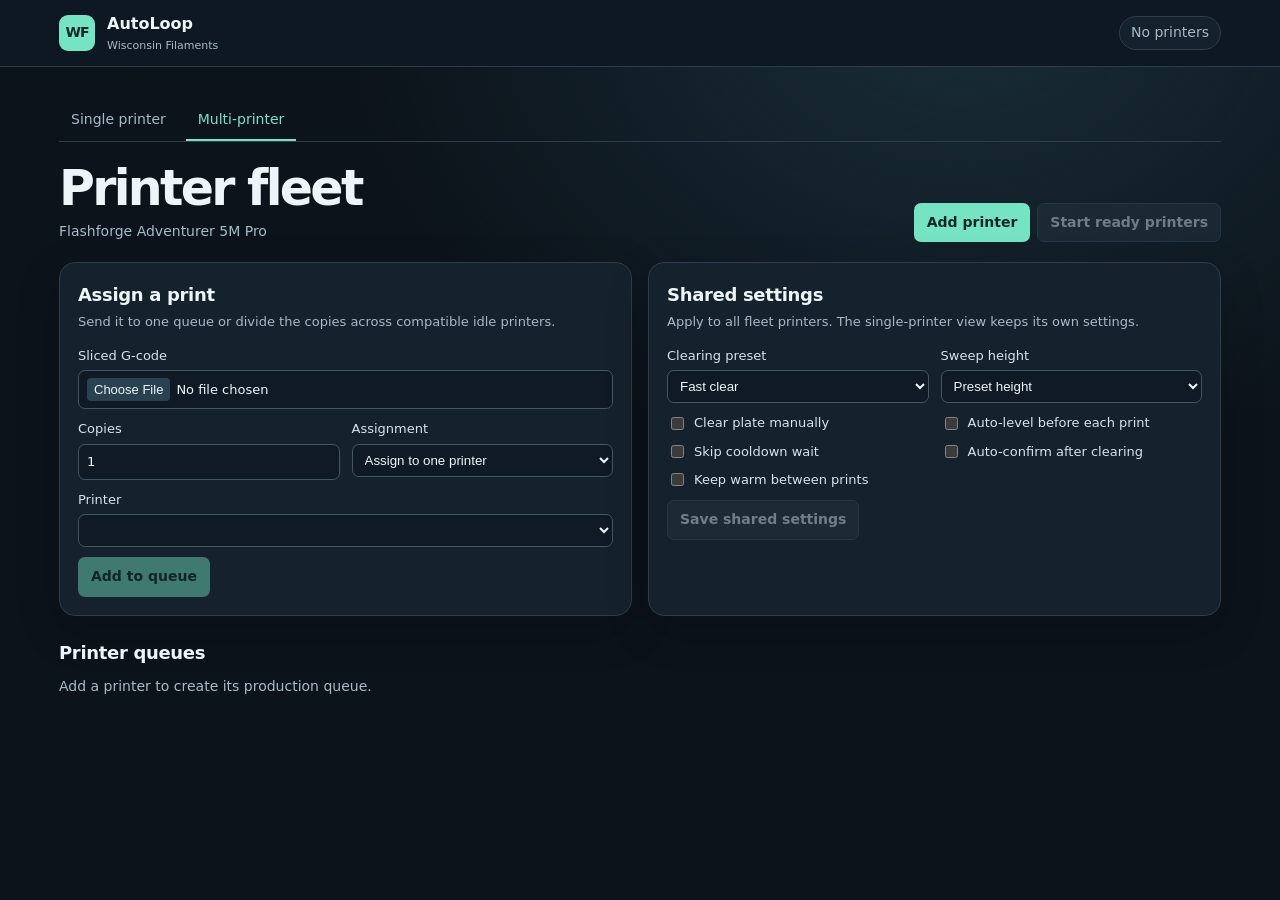
==== fleet.html @ 61b0a655 "Add a multi-printer fleet with shared settings and split queues" ====
<!doctype html>
<html lang="en">
<head>
<meta charset="utf-8">
<meta name="viewport" content="width=device-width, initial-scale=1">
<meta name="wf-token" content="SERVER_TOKEN">
<title>Multi-printer · Wisconsin Filaments AutoLoop</title>
<link rel="stylesheet" href="/style.css">
<script type="module" src="/fleet.mjs"></script>
</head>
<body>
<div class="top"><div class="bar"><div class="identity"><div class="mark" aria-hidden="true">WF</div><div><strong>AutoLoop</strong><small>Wisconsin Filaments</small></div></div><span class="pill" id="fleet-status">No printers</span></div></div>
<main>
<nav class="view-tabs" aria-label="Printer views"><a href="/">Single printer</a><a href="/fleet" aria-current="page">Multi-printer</a></nav>
<header class="pagehead"><div><h1>Printer fleet</h1><p>Flashforge Adventurer 5M Pro</p></div><div class="actions"><button type="button" id="add-printer">Add printer</button><button type="button" class="secondary" id="start-fleet" disabled>Start ready printers</button></div></header>
<p id="fleet-simulator" class="notice" hidden>Simulator is on. No commands are sent to real printers.</p>
<p id="fleet-message" class="notice" role="status" hidden></p>
<div class="fleet-layout">
<section class="card" aria-labelledby="assign-title">
<div class="cardhead"><div><h2 id="assign-title">Assign a print</h2><p>Send it to one queue or divide the copies across compatible idle printers.</p></div></div>
<form id="fleet-assign" class="fleet-form">
<label class="upload">Sliced G-code<input type="file" name="file" accept=".gcode" required></label>
<div class="fleet-fields">
<label>Copies<input type="number" name="copies" min="1" step="1" value="1" required></label>
<label>Assignment<select name="mode"><option value="manual">Assign to one printer</option><option value="split">Auto-split copies</option></select></label>
</div>
<label id="assign-target">Printer<select name="printerId"></select></label>
<button type="submit" id="assign-submit" disabled>Add to queue</button>
</form></section>
<section class="card" aria-labelledby="profile-title">
<div class="cardhead"><div><h2 id="profile-title">Shared settings</h2><p>Apply to all fleet printers. The single-printer view keeps its own settings.</p></div></div>
<form id="fleet-profile" class="fleet-form">
<div class="fleet-fields">
<label>Clearing preset<select name="preset"><option value="fast">Fast clear</option><option value="slow">Slow clear</option><option value="custom" hidden>Custom upload</option></select></label>
<label class="fleet-height">Sweep height<select name="height" id="fleet-height"><option value="">Preset height</option></select></label>
</div>
<div class="fleet-checks">
<label class="check"><input type="checkbox" name="manualClearing"> Clear plate manually</label>
<label class="check"><input type="checkbox" name="autoLevel"> Auto-level before each print</label>
<label class="check"><input type="checkbox" name="skipCooldown"> Skip cooldown wait</label>
<label class="check"><input type="checkbox" name="autoConfirmClear"> Auto-confirm after clearing</label>
<label class="check"><input type="checkbox" name="keepWarm"> Keep warm between prints</label>
</div>
<div class="fields" id="fleet-standby" hidden>
<label>Bed °C<input type="number" name="bed" min="0" max="75" required></label>
<label>Nozzle °C<input type="number" name="nozzle" min="0" max="170" required></label>
<label>Hold minutes<input type="number" name="minutes" min="1" max="15" required></label>
</div>
<button type="submit" id="fleet-save" class="secondary" disabled>Save shared settings</button>
</form></section>
</div>
<section aria-labelledby="printer-queues-title" class="fleet-printers">
<h2 id="printer-queues-title">Printer queues</h2>
<p id="fleet-empty">Add a printer to create its production queue.</p>
<div id="fleet-printers" class="fleet-grid"></div>
</section>
</main>
<dialog id="fleet-pair"><form id="fleet-pair-form">
<h2 id="fleet-pair-title">Add printer</h2>
<label id="fleet-name">Printer name<input name="name" maxlength="50" required></label>
<label>LAN IP<input name="ip" placeholder="192.168.1.42" autocomplete="off"></label>
<label>Serial number<input name="serial" autocomplete="off"></label>
<label>LAN check code<input name="code" type="password" autocomplete="off"></label>
<p id="fleet-pair-error" class="inline-error" role="alert"></p>
<div class="actions"><button type="submit">Connect and verify</button><button type="button" id="fleet-pair-close" class="secondary">Cancel</button></div>
</form></dialog>
</body></html>
---- style.css ----
:root{color-scheme:dark;--bg:#0c131a;--panel:#15212c;--inset:#101a24;--line:#2d3d4b;--text:#edf5f8;--muted:#a6bacb;--mint:#76e4c2;--warn:#f5ce83;font:14px/1.55 system-ui,sans-serif;color:var(--text);background:var(--bg)}
*{box-sizing:border-box} [hidden]{display:none!important} body{margin:0} button,input{font:inherit} h1,h2,p,dl,dd,figure{margin:0} p,figcaption{color:var(--muted)} h1{font-size:clamp(31px,5vw,49px);line-height:1.1;letter-spacing:-.055em} h2{font-size:18px;letter-spacing:-.018em} small{display:block;color:var(--muted)}
.top{border-bottom:1px solid var(--line);background:#101a23}.bar,main{width:min(1250px,100%);margin:auto;padding-inline:clamp(16px,4vw,44px)} .bar{display:flex;justify-content:space-between;align-items:center;height:66px;gap:12px}.identity,.pagehead,.cardhead,.actions,.footer{display:flex;align-items:center;gap:12px}.identity strong{font-size:16px}.identity small{font-size:11px}.mark{border-radius:9px;background:var(--mint);color:#0c2b24;width:36px;height:36px;display:grid;place-items:center;font-weight:900;letter-spacing:-.07em}
main{padding-block:34px 45px}.pagehead{justify-content:space-between;align-items:end;margin-bottom:20px}.pagehead p{margin-top:5px}.pill{border:1px solid var(--line);background:var(--panel);display:inline-flex;align-items:center;gap:7px;padding:5px 11px;border-radius:99px;color:var(--muted);white-space:nowrap}.pill i{height:8px;width:8px;border-radius:50%;background:currentColor}.pill[data-tone="good"]{color:var(--mint)}.pill[data-tone="warn"]{color:var(--warn)}
.overview{display:grid;grid-template-columns:minmax(0,1.5fr) minmax(0,1fr);gap:16px}.card{background:var(--panel);border:1px solid var(--line);border-radius:14px;padding:18px}.cardhead{justify-content:space-between;align-items:start;margin-bottom:14px}.cardhead p{margin-top:3px;font-size:13px}.viewfinder{min-height:230px;height:clamp(230px,30vw,340px);position:relative;background:#0b141d;border:1px solid #344858;border-radius:10px;overflow:hidden}.camera-empty{position:absolute;inset:0;display:grid;align-content:center;justify-items:center;gap:8px;text-align:center;padding:16px;background:radial-gradient(circle at center,#223646,#0d1821 73%)}.lens{width:50px;height:50px;border:1px solid #5e8197;border-radius:50%;box-shadow:inset 0 0 0 9px #142738,0 0 0 6px #253b4b;margin-bottom:5px}.viewfinder img{display:block;width:100%;height:100%;object-fit:contain;background:#0a1118}#frame-time{position:absolute;bottom:10px;left:10px;padding:4px 8px;border-radius:6px;background:#0a151ce8;color:var(--mint);font-size:12px}
.tiles{display:grid;grid-template-columns:1fr 1fr;gap:9px}.tiles div{background:var(--inset);border:1px solid var(--line);border-radius:9px;padding:10px}.tiles span{display:block;font-size:12px;color:var(--muted)}.tiles strong{display:block;font-size:19px;text-transform:capitalize;overflow-wrap:anywhere}.printer dl{margin-top:10px}.printer dl div{display:flex;justify-content:space-between;gap:12px;padding:7px 0;border-bottom:1px solid var(--line)}dt{color:var(--muted)}dd{text-align:right;overflow-wrap:anywhere}
.queue,.calibration{margin-top:16px}.tabs{display:flex;gap:6px;flex-wrap:wrap;border-bottom:1px solid var(--line);padding-bottom:9px}.tabs button{border:1px solid var(--line);background:var(--inset);color:var(--muted)}.tabs button[aria-pressed=true]{border-color:#5bb89e;background:#203a38;color:#a5f5db}.tabs button[data-active=true]::after{content:' •';color:var(--mint)}.add{display:grid;grid-template-columns:minmax(150px,2fr) minmax(70px,.55fr) 1fr auto;align-items:end;gap:12px;margin:15px 0}
label{display:block;color:#d7e4ed;font-size:13px} label span{color:var(--muted)}input:not([type=checkbox]),select{width:100%;display:block;padding:7px 8px;margin-top:4px;background:var(--inset);color:var(--text);border:1px solid #425666;border-radius:7px}.check{display:flex;align-items:center;gap:7px;margin:9px 0}.upload input{min-width:0}.upload input::file-selector-button{background:#2a4151;color:var(--text);border:none;padding:4px 7px;border-radius:4px;margin-right:6px}
button{border:1px solid transparent;border-radius:7px;padding:8px 12px;background:var(--mint);color:#0d2822;font-weight:730;cursor:pointer}button:disabled{opacity:.45;cursor:default}button:focus-visible,input:focus-visible,summary:focus-visible{outline:2px solid var(--mint);outline-offset:2px}.secondary{background:#253644;color:#e6eef3;border-color:#3a5365}.compact{padding:6px 9px;font-size:12px;white-space:nowrap}.danger{background:#48262e;color:#ffc1c5;border-color:#82515c}.actions{gap:7px;flex-wrap:wrap}
.table{overflow:auto}.table table{width:100%;border-collapse:collapse;text-align:left}.table th,.table td{padding:9px 10px;border-bottom:1px solid var(--line);overflow-wrap:anywhere}.table th{font-size:12px;color:var(--muted);font-weight:600;background:var(--inset)}.table td:first-child{font-weight:650}.table td .actions{flex-wrap:nowrap}.empty-row{text-align:center;color:var(--muted);font-weight:400!important}.footer{justify-content:space-between;margin-top:13px}.footer p{font-size:13px}.footer p[data-alert=true]{color:var(--warn)}
.calibration summary{cursor:pointer;font-size:18px;font-weight:700}.calibration summary span:last-child{font-size:13px;font-weight:500;float:right;color:var(--muted)}.sweep{display:grid;grid-template-columns:minmax(0,1fr) minmax(190px,.45fr);gap:18px;margin-top:13px}.sweep p{font-size:13px}.sweep .actions{margin:10px 0}.fields{display:grid;grid-template-columns:repeat(3,minmax(0,1fr));gap:9px;margin:12px 0}figure{text-align:center}figure svg{width:min(100%,230px)}.bed{fill:#0e1c25;stroke:#698694}#lanes{fill:none;stroke:var(--mint);stroke-width:1.45}figcaption{font-size:12px}
.notice{padding:10px 14px;margin:0 0 12px;border-radius:8px;background:#18333b;color:#c0e6f2;border:1px solid #355d69}.warning{background:#34291a;border-color:#74593a;color:var(--warn)} dialog{color:var(--text);border:1px solid #42586b;background:var(--panel);border-radius:13px;width:min(420px,calc(100% - 32px));padding:18px}dialog::backdrop{background:#020a11bf}dialog p,dialog label,dialog .actions{margin-top:10px} .inline-error{color:var(--warn)}.inline-error:empty{display:none}
@media(max-width:790px){.overview,.sweep{grid-template-columns:1fr}.add{grid-template-columns:2fr 1fr}.footer{align-items:start;flex-direction:column}.viewfinder{height:270px}} @media(max-width:440px){.fields{grid-template-columns:1fr 1fr}.pagehead{align-items:start;flex-direction:column}.camera .cardhead{flex-wrap:wrap}.card{padding:13px}.add{grid-template-columns:minmax(0,1.7fr) minmax(0,1fr)}}

.queue-settings{margin-top:12px;padding:10px 12px;border:1px solid var(--line);border-radius:8px}.queue-settings summary{cursor:pointer;font-weight:650}.queue-settings .settings-note{font-size:12px;margin-bottom:8px}.queue-settings .check{margin-block:8px}.queue-settings .fields{margin-block:4px 8px}

body{background:radial-gradient(ellipse at 75% 0,#192d38 0,transparent 44rem),var(--bg)}
.card{border-radius:16px;box-shadow:0 14px 44px #0003}
.top{background:#0e1822}
.add{grid-template-columns:minmax(0,2fr) minmax(84px,.45fr) auto}
.clearing-card{display:flex;align-items:end;justify-content:space-between;gap:16px;padding:14px 15px;margin-top:14px;border:1px solid #38545a;border-left:3px solid var(--mint);border-radius:10px;background:var(--inset)}
.clearing-card h3{font-size:13px;color:var(--mint);margin:0 0 4px}
.clearing-card strong{font-size:13px;overflow-wrap:anywhere}
.clearing-card p{font-size:12px;margin-top:4px}
.clearing-card form{align-items:end}
.clearing-card input{max-width:235px}
.table th:first-child{border-radius:8px 0 0 0}
.table th:last-child{border-radius:0 8px 0 0}
.footer{border-top:1px solid var(--line);padding-top:14px}
@media(max-width:610px){
  .clearing-card{align-items:start;flex-direction:column}
  .add{grid-template-columns:minmax(0,1fr) 83px}
  .add button{grid-column:1/-1;justify-self:end}
}

#clearing-height-form{flex-wrap:wrap;align-self:stretch}
.clearing-range{min-width:min(210px,100%);flex:1}
.clearing-range output{float:right;color:var(--text);font-weight:650}
.clearing-range input[type=range]{padding:0;accent-color:var(--mint)}

.view-tabs{display:flex;align-items:center;gap:8px;margin-bottom:20px;border-bottom:1px solid var(--line)}
.view-tabs a{color:var(--muted);text-decoration:none;padding:8px 12px;border-bottom:2px solid transparent}
.view-tabs a[aria-current=page]{color:var(--mint);border-bottom-color:var(--mint)}
.view-tabs span{color:var(--muted);margin-left:auto;font-size:12px}
.fleet-layout,.fleet-grid{display:grid;grid-template-columns:repeat(2,minmax(0,1fr));gap:16px}
.fleet-form{display:grid;gap:10px}
.fleet-form button{justify-self:start}
.fleet-fields,.fleet-checks{display:grid;grid-template-columns:repeat(2,minmax(0,1fr));gap:8px 12px}
.fleet-checks .check{margin:0}
.fleet-printers{margin-top:23px}
.fleet-printers>h2{margin-bottom:10px}
.fleet-printer h3{margin:0;font-size:16px}
.fleet-phase,.fleet-count{font-size:13px}
.fleet-count{margin-top:10px}
.fleet-queue{list-style:none;margin:8px 0 12px;padding:0}
.fleet-queue li{display:grid;grid-template-columns:minmax(0,1fr) auto;gap:8px;padding:6px 0;border-top:1px solid var(--line);font-size:13px}
.fleet-queue strong{overflow-wrap:anywhere}
.fleet-queue span{color:var(--muted);text-align:right}
.button-link{display:inline-block;text-decoration:none;color:var(--mint);border:1px solid var(--line);border-radius:7px;padding:6px 9px;font-size:12px}
@media(max-width:760px){.fleet-layout,.fleet-grid{grid-template-columns:1fr}}
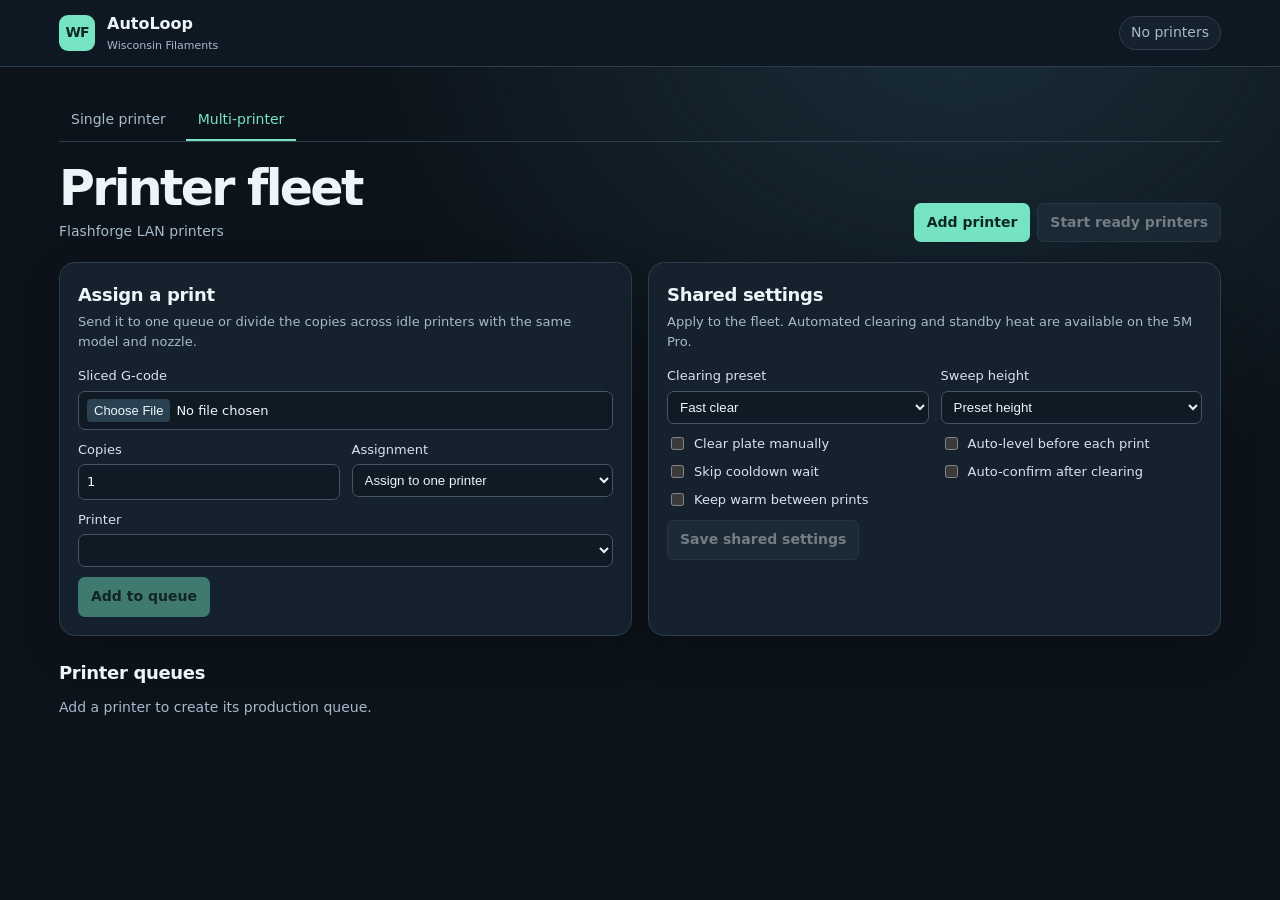
==== commit 3117735c: "Add model-aware Flashforge LAN profiles and legacy monitoring" ====
--- a/fleet.html
+++ b/fleet.html
@@ -12,12 +12,12 @@
 <div class="top"><div class="bar"><div class="identity"><div class="mark" aria-hidden="true">WF</div><div><strong>AutoLoop</strong><small>Wisconsin Filaments</small></div></div><span class="pill" id="fleet-status">No printers</span></div></div>
 <main>
 <nav class="view-tabs" aria-label="Printer views"><a href="/">Single printer</a><a href="/fleet" aria-current="page">Multi-printer</a></nav>
-<header class="pagehead"><div><h1>Printer fleet</h1><p>Flashforge Adventurer 5M Pro</p></div><div class="actions"><button type="button" id="add-printer">Add printer</button><button type="button" class="secondary" id="start-fleet" disabled>Start ready printers</button></div></header>
+<header class="pagehead"><div><h1>Printer fleet</h1><p>Flashforge LAN printers</p></div><div class="actions"><button type="button" id="add-printer">Add printer</button><button type="button" class="secondary" id="start-fleet" disabled>Start ready printers</button></div></header>
 <p id="fleet-simulator" class="notice" hidden>Simulator is on. No commands are sent to real printers.</p>
 <p id="fleet-message" class="notice" role="status" hidden></p>
 <div class="fleet-layout">
 <section class="card" aria-labelledby="assign-title">
-<div class="cardhead"><div><h2 id="assign-title">Assign a print</h2><p>Send it to one queue or divide the copies across compatible idle printers.</p></div></div>
+<div class="cardhead"><div><h2 id="assign-title">Assign a print</h2><p>Send it to one queue or divide the copies across idle printers with the same model and nozzle.</p></div></div>
 <form id="fleet-assign" class="fleet-form">
 <label class="upload">Sliced G-code<input type="file" name="file" accept=".gcode" required></label>
 <div class="fleet-fields">
@@ -28,7 +28,7 @@
 <button type="submit" id="assign-submit" disabled>Add to queue</button>
 </form></section>
 <section class="card" aria-labelledby="profile-title">
-<div class="cardhead"><div><h2 id="profile-title">Shared settings</h2><p>Apply to all fleet printers. The single-printer view keeps its own settings.</p></div></div>
+<div class="cardhead"><div><h2 id="profile-title">Shared settings</h2><p>Apply to the fleet. Automated clearing and standby heat are available on the 5M Pro.</p></div></div>
 <form id="fleet-profile" class="fleet-form">
 <div class="fleet-fields">
 <label>Clearing preset<select name="preset"><option value="fast">Fast clear</option><option value="slow">Slow clear</option><option value="custom" hidden>Custom upload</option></select></label>
@@ -58,9 +58,10 @@
 <dialog id="fleet-pair"><form id="fleet-pair-form">
 <h2 id="fleet-pair-title">Add printer</h2>
 <label id="fleet-name">Printer name<input name="name" maxlength="50" required></label>
+<label>Printer model<select name="model" required></select></label>
 <label>LAN IP<input name="ip" placeholder="192.168.1.42" autocomplete="off"></label>
-<label>Serial number<input name="serial" autocomplete="off"></label>
-<label>LAN check code<input name="code" type="password" autocomplete="off"></label>
+<label data-lan-auth>Serial number<input name="serial" autocomplete="off"></label>
+<label data-lan-auth>LAN check code<input name="code" type="password" autocomplete="off"></label>
 <p id="fleet-pair-error" class="inline-error" role="alert"></p>
 <div class="actions"><button type="submit">Connect and verify</button><button type="button" id="fleet-pair-close" class="secondary">Cancel</button></div>
 </form></dialog>
